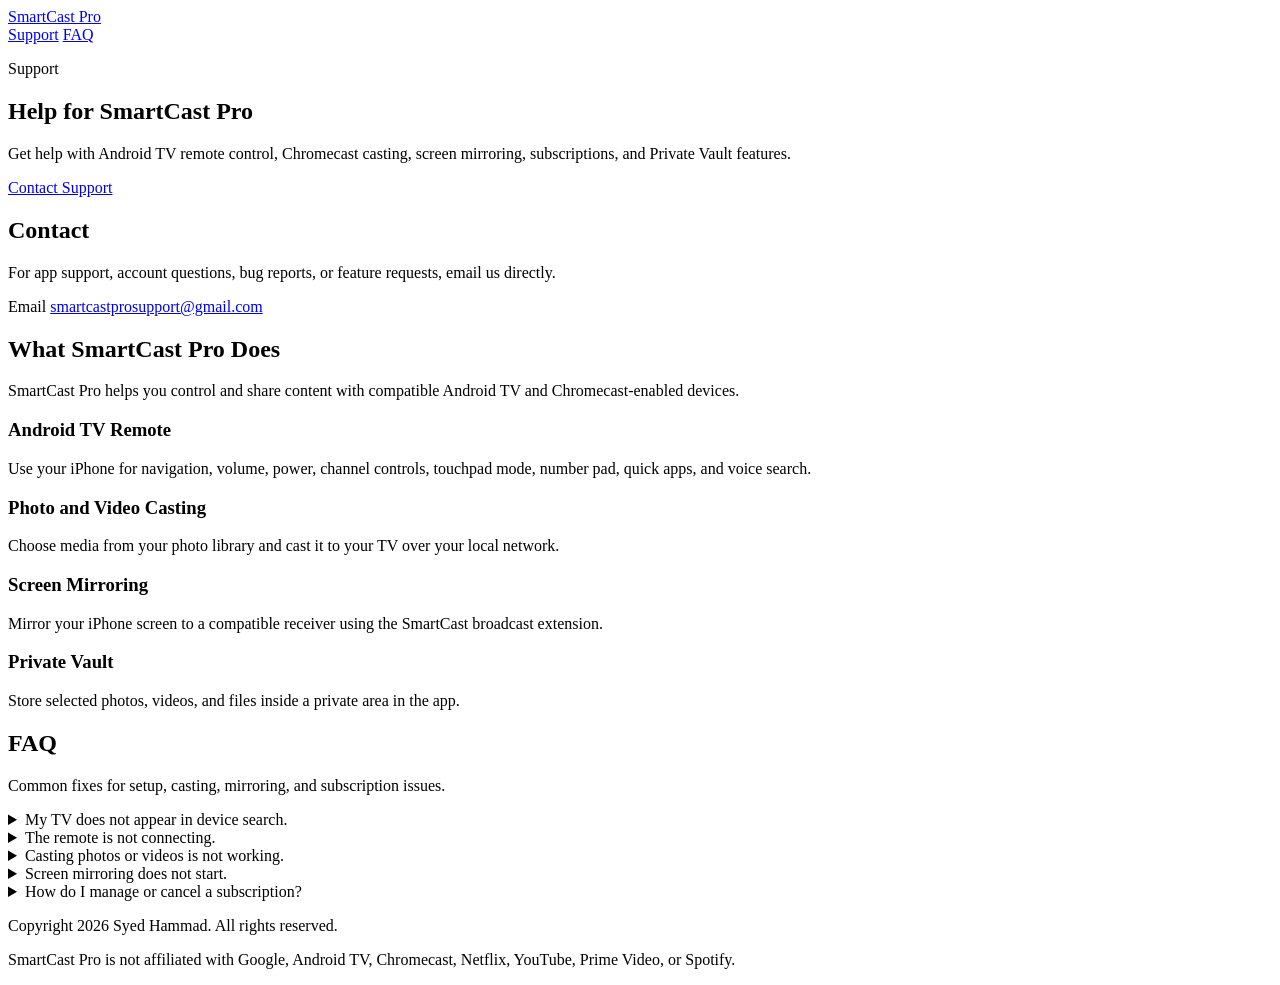
==== docs/support.html @ 3ec83288 "Add files via upload" ====
<!doctype html>
<html lang="en">
<head>
    <meta charset="utf-8">
    <meta name="viewport" content="width=device-width, initial-scale=1">
    <title>SmartCast Pro Support</title>
    <meta name="description" content="Support page for SmartCast Pro, an iPhone app for Android TV remote control, casting, screen mirroring, and private vault features.">
    <link rel="stylesheet" href="styles.css">
</head>
<body>
    <header class="site-header">
        <nav class="nav">
            <a class="brand" href="index.html">SmartCast Pro</a>
            <div class="nav-links">
                <a href="#support">Support</a>
                <a href="#faq">FAQ</a>
            </div>
        </nav>
    </header>

    <main>
        <section class="hero">
            <div class="hero-content">
                <p class="eyebrow">Support</p>
                <h1>Help for SmartCast Pro</h1>
                <p class="lead">Get help with Android TV remote control, Chromecast casting, screen mirroring, subscriptions, and Private Vault features.</p>
                <a class="button" href="mailto:smartcastprosupport@gmail.com?subject=SmartCast%20Pro%20Support">Contact Support</a>
            </div>
        </section>

        <section id="support" class="section">
            <div class="section-header">
                <h2>Contact</h2>
                <p>For app support, account questions, bug reports, or feature requests, email us directly.</p>
            </div>
            <div class="contact-card">
                <span>Email</span>
                <a href="mailto:smartcastprosupport@gmail.com?subject=SmartCast%20Pro%20Support">smartcastprosupport@gmail.com</a>
            </div>
        </section>

        <section class="section">
            <div class="section-header">
                <h2>What SmartCast Pro Does</h2>
                <p>SmartCast Pro helps you control and share content with compatible Android TV and Chromecast-enabled devices.</p>
            </div>
            <div class="feature-grid">
                <article>
                    <h3>Android TV Remote</h3>
                    <p>Use your iPhone for navigation, volume, power, channel controls, touchpad mode, number pad, quick apps, and voice search.</p>
                </article>
                <article>
                    <h3>Photo and Video Casting</h3>
                    <p>Choose media from your photo library and cast it to your TV over your local network.</p>
                </article>
                <article>
                    <h3>Screen Mirroring</h3>
                    <p>Mirror your iPhone screen to a compatible receiver using the SmartCast broadcast extension.</p>
                </article>
                <article>
                    <h3>Private Vault</h3>
                    <p>Store selected photos, videos, and files inside a private area in the app.</p>
                </article>
            </div>
        </section>

        <section id="faq" class="section">
            <div class="section-header">
                <h2>FAQ</h2>
                <p>Common fixes for setup, casting, mirroring, and subscription issues.</p>
            </div>

            <div class="faq-list">
                <details>
                    <summary>My TV does not appear in device search.</summary>
                    <p>Make sure your iPhone and TV are connected to the same Wi-Fi network. Enable Local Network permission for SmartCast Pro in iOS Settings, then restart the app and try again.</p>
                </details>
                <details>
                    <summary>The remote is not connecting.</summary>
                    <p>Select your device again from the app, confirm that the TV is powered on, and complete the pairing code flow if your Android TV asks for a code.</p>
                </details>
                <details>
                    <summary>Casting photos or videos is not working.</summary>
                    <p>Allow Photos access when iOS asks for permission. Keep your iPhone and TV on the same Wi-Fi network while casting.</p>
                </details>
                <details>
                    <summary>Screen mirroring does not start.</summary>
                    <p>Confirm that the selected TV is connected, then tap the mirroring button and choose the SmartCast broadcast extension from the iOS broadcast picker.</p>
                </details>
                <details>
                    <summary>How do I manage or cancel a subscription?</summary>
                    <p>Subscriptions are managed through your Apple ID. Open iOS Settings, tap your Apple ID, choose Subscriptions, then select SmartCast Pro.</p>
                </details>
            </div>
        </section>

    </main>

    <footer class="footer">
        <p>Copyright 2026 Syed Hammad. All rights reserved.</p>
        <p>SmartCast Pro is not affiliated with Google, Android TV, Chromecast, Netflix, YouTube, Prime Video, or Spotify.</p>
    </footer>
</body>
</html>
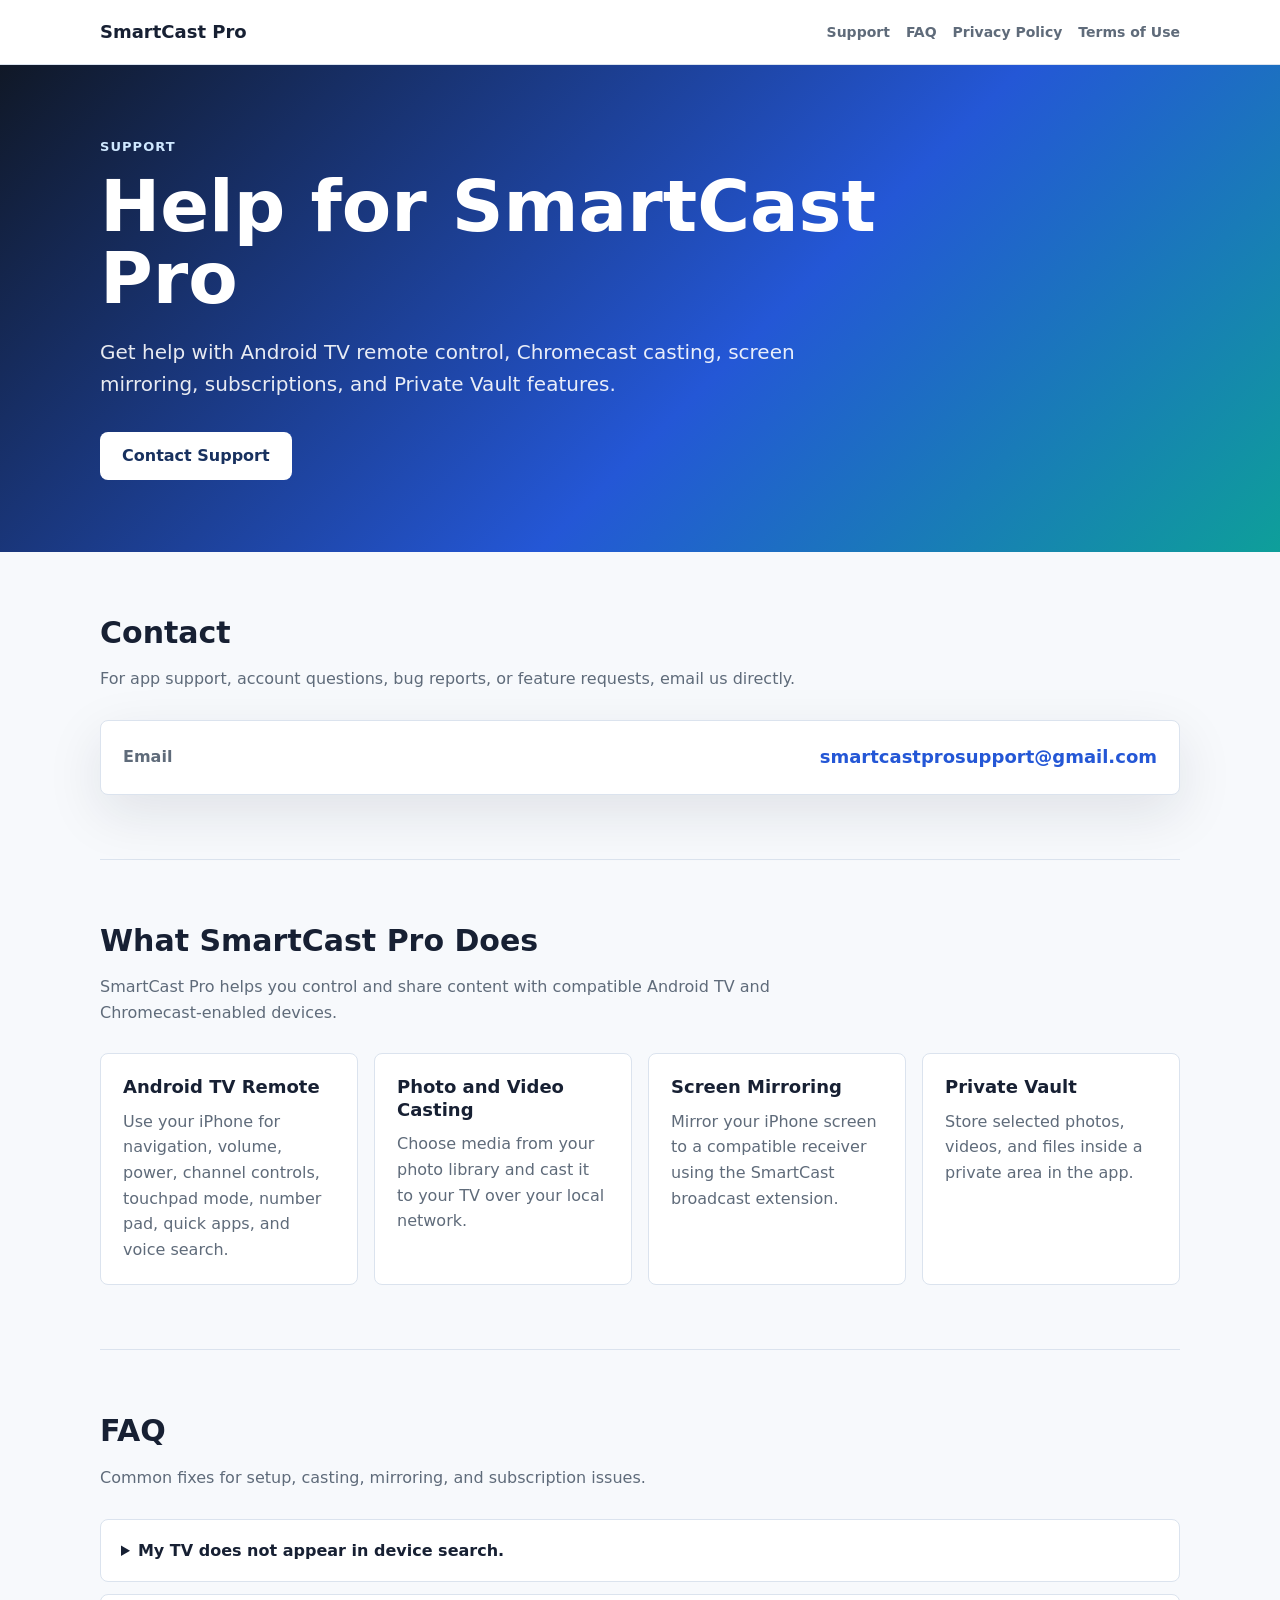
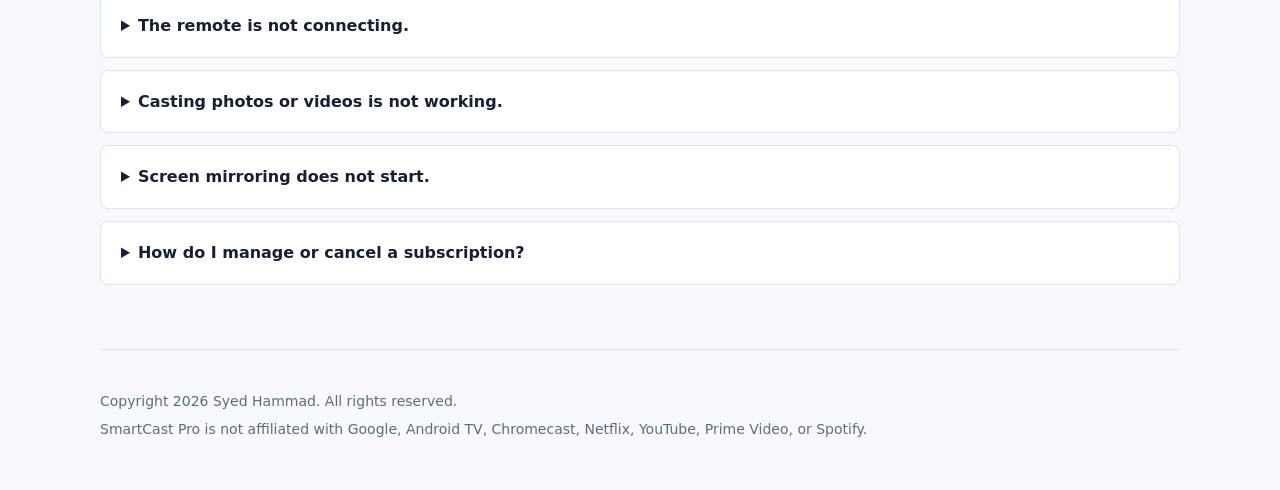
==== commit 1d4579f3: "Add files via upload" ====
--- a/docs/support.html
+++ b/docs/support.html
@@ -14,6 +14,8 @@
             <div class="nav-links">
                 <a href="#support">Support</a>
                 <a href="#faq">FAQ</a>
+                <a href="./">Privacy Policy</a>
+                <a href="terms-of-use.html">Terms of Use</a>
             </div>
         </nav>
     </header>
--- a/docs/styles.css
+++ b/docs/styles.css
@@ -0,0 +1,257 @@
+:root {
+    color-scheme: light;
+    --bg: #f7f9fc;
+    --surface: #ffffff;
+    --text: #172033;
+    --muted: #5f6b7a;
+    --line: #dbe3ee;
+    --primary: #2457d6;
+    --primary-dark: #18315f;
+    --shadow: 0 18px 55px rgba(23, 32, 51, 0.10);
+}
+
+* {
+    box-sizing: border-box;
+}
+
+body {
+    margin: 0;
+    font-family: Inter, ui-sans-serif, system-ui, -apple-system, BlinkMacSystemFont, "Segoe UI", sans-serif;
+    color: var(--text);
+    background: var(--bg);
+    line-height: 1.6;
+}
+
+a {
+    color: var(--primary);
+    text-decoration: none;
+}
+
+a:hover {
+    text-decoration: underline;
+}
+
+.site-header {
+    position: sticky;
+    top: 0;
+    z-index: 5;
+    background: rgba(255, 255, 255, 0.92);
+    border-bottom: 1px solid var(--line);
+    backdrop-filter: blur(14px);
+}
+
+.nav {
+    width: min(1080px, calc(100% - 32px));
+    min-height: 64px;
+    margin: 0 auto;
+    display: flex;
+    align-items: center;
+    justify-content: space-between;
+    gap: 20px;
+}
+
+.brand {
+    font-size: 18px;
+    font-weight: 800;
+    color: var(--text);
+}
+
+.nav-links {
+    display: flex;
+    align-items: center;
+    flex-wrap: wrap;
+    gap: 16px;
+    font-size: 14px;
+    font-weight: 650;
+}
+
+.nav-links a {
+    color: var(--muted);
+}
+
+.hero {
+    background: linear-gradient(135deg, #101827 0%, #2457d6 58%, #0e9f9a 100%);
+    color: #ffffff;
+}
+
+.hero-content {
+    width: min(1080px, calc(100% - 32px));
+    min-height: 420px;
+    margin: 0 auto;
+    padding: 72px 0;
+    display: flex;
+    flex-direction: column;
+    justify-content: center;
+    align-items: flex-start;
+}
+
+.eyebrow {
+    margin: 0 0 12px;
+    color: #cfe8ff;
+    font-size: 13px;
+    font-weight: 800;
+    letter-spacing: 0.08em;
+    text-transform: uppercase;
+}
+
+h1,
+h2,
+h3,
+p {
+    overflow-wrap: anywhere;
+}
+
+h1 {
+    max-width: 780px;
+    margin: 0;
+    font-size: clamp(40px, 7vw, 72px);
+    line-height: 1;
+    letter-spacing: 0;
+}
+
+h2 {
+    margin: 0;
+    font-size: 30px;
+    line-height: 1.15;
+    letter-spacing: 0;
+}
+
+h3 {
+    margin: 0 0 10px;
+    font-size: 18px;
+    line-height: 1.25;
+}
+
+.lead {
+    max-width: 720px;
+    margin: 22px 0 0;
+    color: rgba(255, 255, 255, 0.9);
+    font-size: 20px;
+}
+
+.button {
+    display: inline-flex;
+    align-items: center;
+    min-height: 48px;
+    margin-top: 32px;
+    padding: 0 22px;
+    border-radius: 8px;
+    background: #ffffff;
+    color: var(--primary-dark);
+    font-weight: 800;
+}
+
+.section {
+    width: min(1080px, calc(100% - 32px));
+    margin: 0 auto;
+    padding: 64px 0;
+    border-bottom: 1px solid var(--line);
+}
+
+.section-header {
+    max-width: 760px;
+    margin-bottom: 28px;
+}
+
+.section-header p {
+    color: var(--muted);
+}
+
+.contact-card {
+    display: flex;
+    flex-wrap: wrap;
+    align-items: center;
+    justify-content: space-between;
+    gap: 12px;
+    padding: 22px;
+    border: 1px solid var(--line);
+    border-radius: 8px;
+    background: var(--surface);
+    box-shadow: var(--shadow);
+}
+
+.contact-card span {
+    color: var(--muted);
+    font-weight: 700;
+}
+
+.contact-card a {
+    font-size: 18px;
+    font-weight: 800;
+}
+
+.feature-grid {
+    display: grid;
+    grid-template-columns: repeat(4, 1fr);
+    gap: 16px;
+}
+
+.feature-grid article {
+    min-height: 210px;
+    padding: 22px;
+    border: 1px solid var(--line);
+    border-radius: 8px;
+    background: var(--surface);
+}
+
+.feature-grid p {
+    margin: 0;
+    color: var(--muted);
+}
+
+.faq-list {
+    display: grid;
+    gap: 12px;
+}
+
+details {
+    border: 1px solid var(--line);
+    border-radius: 8px;
+    background: var(--surface);
+}
+
+summary {
+    cursor: pointer;
+    padding: 18px 20px;
+    font-weight: 800;
+}
+
+details p {
+    margin: 0;
+    padding: 0 20px 20px;
+    color: var(--muted);
+}
+
+.footer {
+    width: min(1080px, calc(100% - 32px));
+    margin: 0 auto;
+    padding: 34px 0 44px;
+    color: var(--muted);
+    font-size: 14px;
+}
+
+.footer p {
+    margin: 6px 0;
+}
+
+@media (max-width: 860px) {
+    .nav {
+        align-items: flex-start;
+        flex-direction: column;
+        justify-content: center;
+        padding: 14px 0;
+    }
+
+    .hero-content {
+        min-height: 360px;
+        padding: 56px 0;
+    }
+
+    .feature-grid {
+        grid-template-columns: 1fr;
+    }
+
+    .feature-grid article {
+        min-height: auto;
+    }
+}
